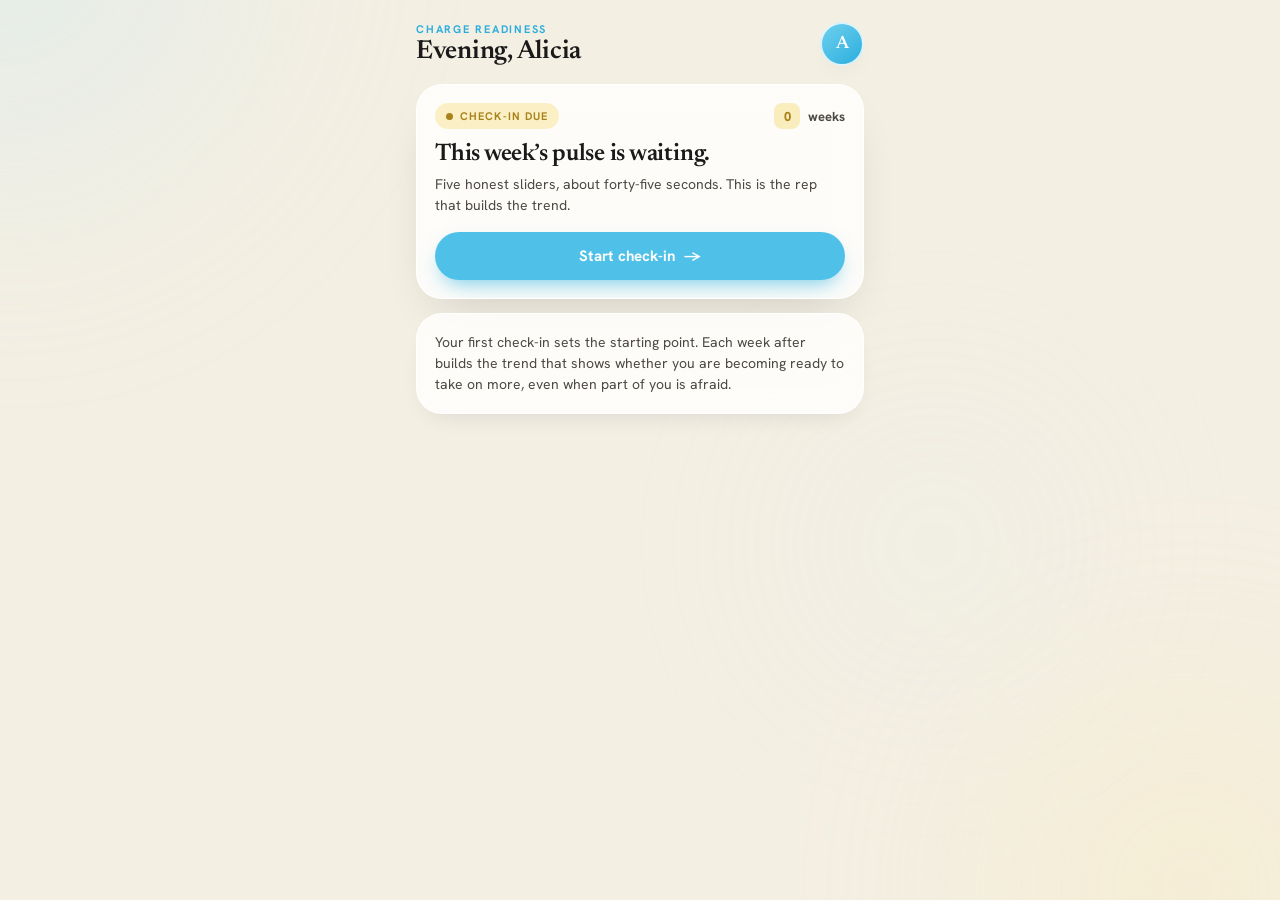
==== alicia/index.html @ 02ad3f50 "Add /alicia client charge-readiness survey Self-contained weekly survey page at /alicia (Charge Read" ====
<!DOCTYPE html>
<html lang="en">
<head>
<meta charset="UTF-8" />
<meta name="viewport" content="width=device-width, initial-scale=1.0, viewport-fit=cover" />
<meta name="robots" content="noindex, nofollow" />
<title>Charge Readiness · Alicia</title>
<link rel="preconnect" href="https://fonts.googleapis.com" />
<link rel="preconnect" href="https://fonts.gstatic.com" crossorigin />
<link href="https://fonts.googleapis.com/css2?family=Newsreader:ital,opsz,wght@0,6..72,400;0,6..72,500;0,6..72,600;0,6..72,700&family=Hanken+Grotesk:wght@400;500;600;700;800&display=swap" rel="stylesheet" />
<style>
:root{
  --cream:#F4EFE3;--ink:#1A1A1A;--ink-soft:#4C4843;--ink-faint:#8A857B;
  --blue:#4FC1E9;--blue-deep:#2BAEDE;--green:#3BB98C;
  --glass-bg:rgba(255,255,255,0.82);--glass-border:rgba(255,255,255,0.85);--glass-blur:14px;
  --radius:26px;--display:'Newsreader',Georgia,serif;--body:'Hanken Grotesk',system-ui,sans-serif;
  --shadow:0 22px 50px -22px rgba(26,26,26,0.20);--shadow-soft:0 10px 26px -14px rgba(26,26,26,0.16);
}
*{margin:0;padding:0;box-sizing:border-box;-webkit-tap-highlight-color:transparent;}
html,body{height:100%;}
body{font-family:var(--body);color:var(--ink);background:var(--cream);overflow-x:hidden;min-height:100vh;position:relative;-webkit-font-smoothing:antialiased;text-rendering:optimizeLegibility;}
.ambient{position:fixed;inset:0;z-index:0;overflow:hidden;pointer-events:none;}
.blob{position:absolute;border-radius:50%;filter:blur(110px);opacity:0.5;}
.blob.b1{width:40vmax;height:40vmax;background:radial-gradient(circle at 30% 30%,#BFE9F7,transparent 72%);top:-18vmax;left:-14vmax;opacity:0.42;}
.blob.b2{width:38vmax;height:38vmax;background:radial-gradient(circle at 50% 50%,#FBE9A8,transparent 72%);bottom:-18vmax;right:-12vmax;opacity:0.45;}
.blob.b3{width:26vmax;height:26vmax;background:radial-gradient(circle at 50% 50%,#D8F2FB,transparent 72%);top:42%;right:14%;opacity:0.24;}
.app{position:relative;z-index:1;max-width:480px;margin:0 auto;padding:22px 16px 40px;min-height:100vh;}
.app-head{display:flex;align-items:center;justify-content:space-between;margin-bottom:18px;gap:16px;}
.greet{min-width:0;}
.greet .kick{font-weight:700;font-size:11px;letter-spacing:0.16em;text-transform:uppercase;color:var(--blue-deep);margin-bottom:3px;}
.greet h1{font-family:var(--display);font-weight:600;font-size:26px;line-height:1.05;letter-spacing:-0.01em;}
.avatar{width:44px;height:44px;border-radius:50%;flex:0 0 auto;background:linear-gradient(140deg,#6FD0EE,#2BAEDE);color:#fff;display:flex;align-items:center;justify-content:center;font-family:var(--display);font-weight:600;font-size:18px;box-shadow:var(--shadow-soft);border:2px solid rgba(255,255,255,0.8);}
.stack{display:flex;flex-direction:column;gap:14px;}
.card{background:var(--glass-bg);backdrop-filter:blur(var(--glass-blur)) saturate(150%);-webkit-backdrop-filter:blur(var(--glass-blur)) saturate(150%);border:1px solid var(--glass-border);border-radius:var(--radius);box-shadow:var(--shadow-soft);padding:18px;position:relative;}
.card.feature{box-shadow:var(--shadow);}
.pulse-hero{overflow:hidden;}
.ph-top{display:flex;align-items:center;justify-content:space-between;gap:10px;margin-bottom:12px;flex-wrap:wrap;}
.tag{display:inline-flex;align-items:center;gap:7px;font-weight:700;font-size:11px;letter-spacing:0.1em;text-transform:uppercase;padding:6px 11px;border-radius:99px;}
.tag.due{background:rgba(243,210,78,0.30);color:#A9821B;}
.tag.done{background:rgba(59,185,140,0.18);color:#2A8A66;}
.tag .d{width:7px;height:7px;border-radius:50%;background:currentColor;}
.streak{display:flex;align-items:center;gap:8px;font-weight:700;font-size:13px;color:var(--ink-soft);white-space:nowrap;}
.streak .flame{width:26px;height:26px;border-radius:8px;background:rgba(243,210,78,0.35);display:flex;align-items:center;justify-content:center;color:#A9821B;font-weight:800;font-size:13px;}
.pulse-hero h2{font-family:var(--display);font-weight:600;font-size:24px;line-height:1.12;letter-spacing:-0.01em;margin-bottom:6px;}
.pulse-hero p{font-size:14px;line-height:1.5;color:var(--ink-soft);margin-bottom:16px;}
.btn{font-family:var(--body);font-weight:700;font-size:15px;border:none;cursor:pointer;border-radius:99px;padding:14px 20px;display:inline-flex;align-items:center;gap:9px;justify-content:center;transition:transform .15s ease,box-shadow .25s ease,background .2s;}
.btn-primary{background:var(--blue);color:#fff;box-shadow:0 10px 22px -8px rgba(43,174,222,0.7);}
.btn-primary:hover{background:var(--blue-deep);transform:translateY(-2px);}
.btn-ghost{background:rgba(255,255,255,0.6);color:var(--ink);border:1px solid var(--glass-border);}
.btn-ghost:hover{background:#fff;}
.btn.full{width:100%;}
.btn .arrow{transition:transform .2s;}.btn:hover .arrow{transform:translateX(3px);}
.stat-row{display:grid;grid-template-columns:repeat(3,1fr);gap:8px;}
.stat{background:var(--glass-bg);border:1px solid var(--glass-border);border-radius:18px;padding:12px 8px;text-align:center;backdrop-filter:blur(10px);-webkit-backdrop-filter:blur(10px);}
.stat .v{font-family:var(--display);font-weight:600;font-size:22px;line-height:1;white-space:nowrap;}
.stat .v small{font-size:12px;color:var(--ink-faint);}
.stat .l{font-size:11px;font-weight:600;color:var(--ink-faint);margin-top:6px;letter-spacing:0.02em;}
.card-head{display:flex;align-items:center;justify-content:space-between;margin-bottom:14px;}
.card-head .ct{font-weight:700;font-size:13px;letter-spacing:0.06em;text-transform:uppercase;color:var(--ink-faint);}
.trend-now{display:flex;align-items:flex-end;justify-content:space-between;gap:10px;margin-bottom:4px;flex-wrap:wrap;}
.trend-now .big{font-family:var(--display);font-weight:600;font-size:32px;line-height:1;}
.trend-now .big small{font-size:15px;color:var(--ink-faint);}
.delta{font-weight:700;font-size:13px;display:inline-flex;align-items:center;gap:4px;padding:4px 9px;border-radius:99px;}
.delta.up{background:rgba(59,185,140,0.16);color:#2A8A66;}
.delta.down{background:rgba(201,138,30,0.16);color:#A9821B;}
.chart{width:100%;display:block;}
.axis-row{display:flex;justify-content:space-between;font-size:11px;font-weight:600;color:var(--ink-faint);margin-top:8px;padding:0 2px;}
.screen-sub{font-size:14px;color:var(--ink-soft);line-height:1.5;}
.dom-list{display:flex;flex-direction:column;gap:13px;}
.dom{display:grid;grid-template-columns:1fr auto;gap:4px 10px;align-items:center;}
.dom .dn{font-weight:600;font-size:14px;}
.dom .dv{font-family:var(--display);font-weight:600;font-size:15px;color:var(--ink-soft);font-variant-numeric:tabular-nums;}
.dom .track{grid-column:1/3;height:7px;border-radius:99px;background:rgba(26,26,26,0.08);overflow:hidden;}
.dom .track i{display:block;height:100%;border-radius:99px;background:linear-gradient(90deg,var(--blue),var(--blue-deep));}
.checkin-top{display:flex;align-items:center;gap:14px;margin-bottom:8px;}
.icon-btn{width:42px;height:42px;border-radius:50%;border:1px solid var(--glass-border);background:rgba(255,255,255,0.6);cursor:pointer;display:flex;align-items:center;justify-content:center;color:var(--ink);flex:0 0 auto;}
.icon-btn:hover{background:#fff;}
.ci-progress{flex:1;height:7px;border-radius:99px;background:rgba(26,26,26,0.08);overflow:hidden;}
.ci-progress i{display:block;height:100%;border-radius:99px;background:linear-gradient(90deg,var(--blue),var(--blue-deep));transition:width .4s cubic-bezier(.22,1,.36,1);width:0;}
.ci-card{margin-top:18px;}
.slider-q{padding:6px 2px 2px;}
.slider-q .sq-num{font-weight:700;font-size:12px;letter-spacing:0.12em;text-transform:uppercase;color:var(--blue-deep);margin-bottom:10px;}
.slider-q h2{font-family:var(--display);font-weight:600;font-size:28px;line-height:1.12;letter-spacing:-0.02em;margin-bottom:8px;}
.slider-q .sq-help{font-size:14.5px;color:var(--ink-soft);line-height:1.5;margin-bottom:26px;}
.val-display{text-align:center;margin-bottom:6px;}
.val-display .vd-num{font-family:var(--display);font-weight:600;font-size:72px;line-height:1;letter-spacing:-0.03em;}
.val-display .vd-num small{font-size:26px;color:var(--ink-faint);}
.val-display .vd-word{font-weight:700;font-size:14px;color:var(--blue-deep);margin-top:2px;height:18px;}
.range-wrap{padding:10px 4px 4px;}
input[type=range].brange{-webkit-appearance:none;appearance:none;width:100%;height:10px;border-radius:99px;background:linear-gradient(90deg,var(--blue) 0%,var(--blue) var(--pct,50%),rgba(26,26,26,0.10) var(--pct,50%),rgba(26,26,26,0.10) 100%);outline:none;cursor:pointer;}
input[type=range].brange::-webkit-slider-thumb{-webkit-appearance:none;appearance:none;width:34px;height:34px;border-radius:50%;background:#fff;border:3px solid var(--blue);box-shadow:0 6px 16px -4px rgba(43,174,222,0.7);cursor:grab;}
input[type=range].brange::-moz-range-thumb{width:34px;height:34px;border-radius:50%;background:#fff;border:3px solid var(--blue);box-shadow:0 6px 16px -4px rgba(43,174,222,0.7);cursor:grab;}
.range-ends{display:flex;justify-content:space-between;font-size:12px;font-weight:600;color:var(--ink-faint);margin-top:12px;padding:0 2px;}
.ci-nav{display:flex;gap:12px;margin-top:30px;}
.ci-nav .btn{flex:1;}
.ci-done{text-align:center;padding:10px 4px;}
.ci-done .check{width:74px;height:74px;border-radius:50%;background:var(--green);display:flex;align-items:center;justify-content:center;margin:6px auto 22px;box-shadow:0 14px 30px -10px rgba(59,185,140,0.7);}
.ci-done h2{font-family:var(--display);font-weight:600;font-size:32px;letter-spacing:-0.02em;margin-bottom:10px;}
.ci-done p{font-size:15px;line-height:1.55;color:var(--ink-soft);margin-bottom:6px;}
.ci-done .pulse-num{font-family:var(--display);font-weight:600;font-size:20px;color:var(--ink);}
.screen{animation:rise .45s cubic-bezier(.22,1,.36,1);}
@keyframes rise{from{transform:translateY(12px);opacity:.6;}to{transform:none;opacity:1;}}
@media (max-width:380px){.app{padding:18px 12px 32px;}.greet h1{font-size:24px;}.pulse-hero h2{font-size:22px;}.slider-q h2{font-size:25px;}}
</style>
</head>
<body>
<div class="ambient" aria-hidden="true"><div class="blob b1"></div><div class="blob b2"></div><div class="blob b3"></div></div>
<main class="app" id="app"></main>
<script>
(function(){
  "use strict";
  var CLIENT={name:"Alicia",initial:"A"};
  var SIGNALS=[
    {key:"readiness",label:"Readiness",q:"How ready do you feel to take on the emotional charge of going into an anxious event?",help:"Readiness to enter the harder work, not whether the fear is gone.",lo:"Not ready",hi:"Fully ready"},
    {key:"confidence",label:"Confidence",q:"How confident are you that you could handle what surfaces?",help:"Belief that you can manage the feelings that come up.",lo:"Not at all",hi:"Completely"},
    {key:"courage",label:"Courage",q:"How willing do you feel to turn toward the fear rather than away?",help:"Willingness to approach the hard material instead of avoiding it.",lo:"Want to avoid",hi:"Ready to face it"},
    {key:"strength",label:"Strength",q:"If a big wave hit, how well could you stay with it without collapsing?",help:"Capacity to hold an intense charge in the moment.",lo:"Would collapse",hi:"Could hold it"},
    {key:"resilience",label:"Resilience",q:"When something stirred you up, how fast did you recover?",help:"Speed of recovery after an emotional hit.",lo:"Still carrying it",hi:"Recovered fast"}
  ];
  var STORE="compass_alicia_v1", DAY=864e5;
  var state=load(), view="home", ciIndex=0, answers={};

  function load(){try{var r=JSON.parse(localStorage.getItem(STORE));if(r&&r.entries)return r;}catch(e){}return{entries:[]};}
  function save(){try{localStorage.setItem(STORE,JSON.stringify(state));}catch(e){}}
  function avg(e){var s=0;SIGNALS.forEach(function(m){s+=e[m.key];});return s/SIGNALS.length;}
  function daysSince(ts){return Math.floor((Date.now()-ts)/DAY);}
  function lastEntry(){return state.entries[state.entries.length-1];}
  function isDue(){var l=lastEntry();return !l||daysSince(l.date)>=7;}
  function greeting(){var h=new Date().getHours();return h<12?"Morning":h<18?"Afternoon":"Evening";}
  function wordFor(v){if(v<=2)return"Very low";if(v<=4)return"Low";if(v===5)return"Middling";if(v<=7)return"Good";if(v<=9)return"Strong";return"Peak";}
  function bandNote(v){if(v<=3)return"Stay with safety and grounding this week. No charged work yet.";if(v<=6)return"Build the lowest signal with small reps. Ease toward the edges, no full deconstruction yet.";return"You are ready to approach a charged event, in paced doses.";}

  function lineChart(values){
    var W=320,H=112,padX=8,padTop=14,padBot=14,n=values.length;
    var vmin=Math.min.apply(Math,values),vmax=Math.max.apply(Math,values);
    var min=Math.max(0,Math.floor(vmin)-1),max=Math.min(10,Math.ceil(vmax)+1);
    if(max-min<4){max=Math.min(10,min+4);if(max-min<4)min=Math.max(0,max-4);}
    var x=function(i){return padX+(i/(n-1))*(W-padX*2);};
    var y=function(v){return padTop+(1-(v-min)/(max-min))*(H-padTop-padBot);};
    var pts=values.map(function(v,i){return[x(i),y(v)];});
    var line=pts.map(function(p,i){return(i?"L":"M")+p[0].toFixed(1)+" "+p[1].toFixed(1);}).join(" ");
    var area=line+" L"+x(n-1).toFixed(1)+" "+(H-padBot)+" L"+padX+" "+(H-padBot)+" Z";
    var dots=pts.map(function(p,i){var last=i===n-1;return '<circle cx="'+p[0].toFixed(1)+'" cy="'+p[1].toFixed(1)+'" r="'+(last?5:3)+'" fill="'+(last?"var(--blue-deep)":"#fff")+'" stroke="var(--blue-deep)" stroke-width="2"/>';}).join("");
    return '<svg class="chart" viewBox="0 0 '+W+' '+H+'" preserveAspectRatio="none" style="height:112px">'+
      '<defs><linearGradient id="lgp" x1="0" y1="0" x2="0" y2="1"><stop offset="0" stop-color="var(--blue)" stop-opacity="0.28"/><stop offset="1" stop-color="var(--blue)" stop-opacity="0"/></linearGradient></defs>'+
      '<path d="'+area+'" fill="url(#lgp)"/>'+
      '<path d="'+line+'" fill="none" stroke="var(--blue-deep)" stroke-width="2.5" stroke-linecap="round" stroke-linejoin="round" vector-effect="non-scaling-stroke"/>'+dots+'</svg>';
  }

  function homeHTML(){
    var due=isDue(), l=lastEntry();
    var pulseVals=state.entries.map(avg);
    var now=pulseVals.length?pulseVals[pulseVals.length-1]:0;
    var first=pulseVals.length?pulseVals[0]:0;
    var delta=now-first;
    var h='';
    h+='<header class="app-head"><div class="greet"><div class="kick">Charge Readiness</div><h1>'+greeting()+', '+CLIENT.name+'</h1></div><div class="avatar" aria-hidden="true">'+CLIENT.initial+'</div></header>';
    h+='<div class="stack">';
    h+='<div class="card feature pulse-hero"><div class="ph-top"><span class="tag '+(due?"due":"done")+'"><span class="d"></span>'+(due?"Check-in due":"This week done")+'</span><span class="streak"><span class="flame">'+state.entries.length+'</span>'+(state.entries.length===1?"week":"weeks")+'</span></div>';
    if(due){
      h+='<h2>This week&rsquo;s pulse is waiting.</h2><p>Five honest sliders, about forty-five seconds. This is the rep that builds the trend.</p><button class="btn btn-primary full" data-action="start">Start check-in <span class="arrow">&rarr;</span></button>';
    }else{
      h+='<h2>You&rsquo;re checked in.</h2><p>This week&rsquo;s reading: <strong style="color:var(--ink)">'+now.toFixed(1)+'/10</strong>. Next check-in opens in '+(7-daysSince(l.date))+' days.</p><button class="btn btn-ghost full" data-action="start">Re-take this week</button>';
    }
    h+='</div>';
    if(state.entries.length>0){
      h+='<div class="stat-row"><div class="stat"><div class="v">'+now.toFixed(1)+'<small>/10</small></div><div class="l">Reading now</div></div><div class="stat"><div class="v">'+state.entries.length+'</div><div class="l">Weeks tracked</div></div><div class="stat"><div class="v">'+(delta>=0?"+":"")+delta.toFixed(1)+'</div><div class="l">Since start</div></div></div>';
    }
    if(state.entries.length>=2){
      h+='<div class="card"><div class="card-head"><span class="ct">Readiness trend</span></div><div class="trend-now"><div class="big">'+now.toFixed(1)+'<small>/10</small></div><span class="delta '+(delta>=0?"up":"down")+'">'+(delta>=0?"↑ +":"↓ ")+Math.abs(delta).toFixed(1)+' since W1</span></div>'+lineChart(pulseVals)+'<div class="axis-row"><span>Week 1</span><span>This week</span></div></div>';
    }
    if(l){
      h+='<div class="card"><div class="card-head"><span class="ct">Latest by signal</span></div><div class="dom-list">';
      SIGNALS.forEach(function(m){var v=l[m.key];h+='<div class="dom"><span class="dn">'+m.label+'</span><span class="dv">'+v+'<span style="color:var(--ink-faint);font-size:12px">/10</span></span><span class="track"><i style="width:'+(v*10)+'%"></i></span></div>';});
      h+='</div></div>';
    }
    if(state.entries.length===0){
      h+='<div class="card"><p class="screen-sub">Your first check-in sets the starting point. Each week after builds the trend that shows whether you are becoming ready to take on more, even when part of you is afraid.</p></div>';
    }
    h+='</div>';
    return h;
  }

  function checkinHTML(){
    var total=SIGNALS.length, m=SIGNALS[ciIndex], val=answers[m.key];
    var h='<div class="screen"><div class="checkin-top"><button class="icon-btn" data-action="home" aria-label="Back"><svg viewBox="0 0 24 24" width="20" height="20" fill="none" stroke="currentColor" stroke-width="2.4" stroke-linecap="round" stroke-linejoin="round"><path d="M15 18l-6-6 6-6"/></svg></button><div class="ci-progress"><i style="width:'+((ciIndex/total)*100)+'%"></i></div></div>';
    h+='<div class="card feature ci-card"><div class="slider-q"><div class="sq-num">Signal '+(ciIndex+1)+' of '+total+'</div><h2>'+m.q+'</h2><p class="sq-help">'+m.help+'</p>';
    h+='<div class="val-display"><div class="vd-num" id="ciVal">'+val+'<small>/10</small></div><div class="vd-word" id="ciWord">'+wordFor(val)+'</div></div>';
    h+='<div class="range-wrap"><input type="range" min="0" max="10" step="1" value="'+val+'" class="brange" id="ciRange" style="--pct:'+(val*10)+'%"><div class="range-ends"><span>'+m.lo+'</span><span>'+m.hi+'</span></div></div>';
    h+='<div class="ci-nav">'+(ciIndex>0?'<button class="btn btn-ghost" data-action="prev">Back</button>':'')+'<button class="btn btn-primary" data-action="next">'+(ciIndex===total-1?"Finish":"Next")+' <span class="arrow">&rarr;</span></button></div>';
    h+='</div></div></div>';
    return h;
  }

  function doneHTML(){
    var l=lastEntry(), p=l?avg(l):0;
    return '<div class="screen"><div class="card feature ci-card" style="margin-top:18px"><div class="ci-done"><div class="check"><svg viewBox="0 0 24 24" width="36" height="36" fill="none" stroke="#fff" stroke-width="3" stroke-linecap="round" stroke-linejoin="round"><path d="M20 6L9 17l-5-5"/></svg></div><h2>Logged.</h2><p>This week&rsquo;s reading: <span class="pulse-num">'+p.toFixed(1)+'/10</span></p><p style="margin-bottom:24px">'+bandNote(p)+'</p><button class="btn btn-primary full" data-action="home">Back to home</button></div></div></div>';
  }

  function render(){
    var root=document.getElementById("app");
    if(view==="checkin"){root.innerHTML=checkinHTML();wireRange();}
    else if(view==="done"){root.innerHTML=doneHTML();}
    else{root.innerHTML=homeHTML();}
    window.scrollTo({top:0});
  }

  function wireRange(){
    var range=document.getElementById("ciRange");
    if(!range)return;
    range.addEventListener("input",function(){
      var v=parseInt(range.value,10), m=SIGNALS[ciIndex];
      answers[m.key]=v;
      range.style.setProperty("--pct",(v*10)+"%");
      document.getElementById("ciVal").innerHTML=v+"<small>/10</small>";
      document.getElementById("ciWord").textContent=wordFor(v);
    });
  }

  function startCheckin(){
    answers={};SIGNALS.forEach(function(m){answers[m.key]=5;});
    ciIndex=0;view="checkin";render();
  }
  function finishCheckin(){
    var entry={date:Date.now()};SIGNALS.forEach(function(m){entry[m.key]=answers[m.key];});
    state.entries.push(entry);if(state.entries.length>12)state.entries=state.entries.slice(-12);
    save();view="done";render();
  }

  document.getElementById("app").addEventListener("click",function(e){
    var el=e.target.closest("[data-action]");if(!el)return;
    var a=el.getAttribute("data-action");
    if(a==="start"){startCheckin();}
    else if(a==="home"){view="home";render();}
    else if(a==="prev"){ciIndex=Math.max(0,ciIndex-1);render();}
    else if(a==="next"){if(ciIndex===SIGNALS.length-1){finishCheckin();}else{ciIndex++;render();}}
  });

  render();
})();
</script>
</body>
</html>
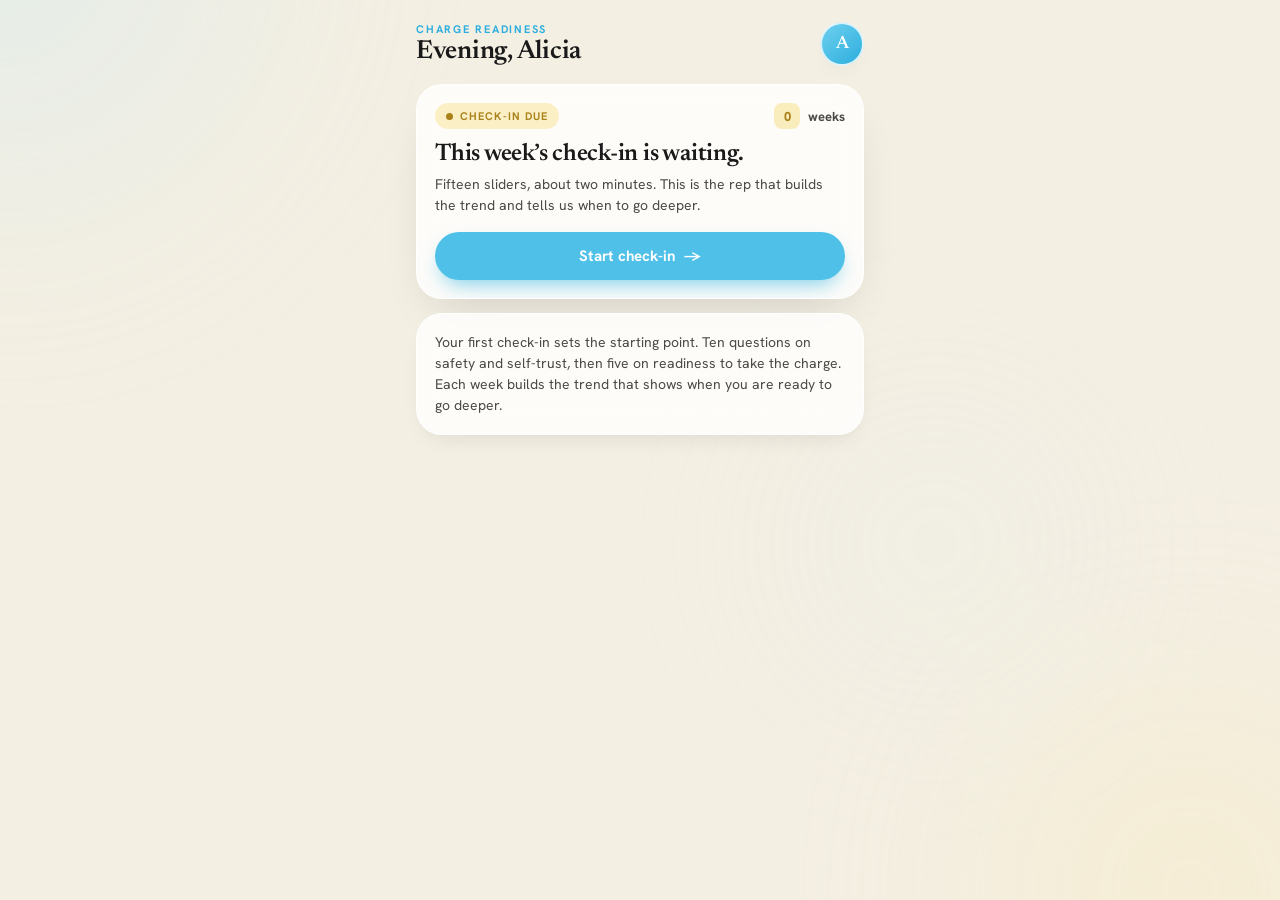
==== commit 45243563: "Expand /alicia survey to 15 items with two-subscale scoring Adds the 10 Safety & Self-Trust items (b" ====
--- a/alicia/index.html
+++ b/alicia/index.html
@@ -11,7 +11,7 @@
 <style>
 :root{
   --cream:#F4EFE3;--ink:#1A1A1A;--ink-soft:#4C4843;--ink-faint:#8A857B;
-  --blue:#4FC1E9;--blue-deep:#2BAEDE;--green:#3BB98C;
+  --blue:#4FC1E9;--blue-deep:#2BAEDE;--green:#3BB98C;--amber:#D99A28;--red:#D6604A;
   --glass-bg:rgba(255,255,255,0.82);--glass-border:rgba(255,255,255,0.85);--glass-blur:14px;
   --radius:26px;--display:'Newsreader',Georgia,serif;--body:'Hanken Grotesk',system-ui,sans-serif;
   --shadow:0 22px 50px -22px rgba(26,26,26,0.20);--shadow-soft:0 10px 26px -14px rgba(26,26,26,0.16);
@@ -66,9 +66,25 @@
 .chart{width:100%;display:block;}
 .axis-row{display:flex;justify-content:space-between;font-size:11px;font-weight:600;color:var(--ink-faint);margin-top:8px;padding:0 2px;}
 .screen-sub{font-size:14px;color:var(--ink-soft);line-height:1.5;}
+.gate{display:inline-flex;align-items:center;gap:8px;font-weight:800;font-size:12.5px;letter-spacing:0.07em;text-transform:uppercase;padding:8px 14px;border-radius:99px;margin-bottom:12px;}
+.gate .d{width:9px;height:9px;border-radius:50%;background:currentColor;}
+.gate.green{background:rgba(59,185,140,0.18);color:#2A8A66;}
+.gate.amber{background:rgba(217,154,40,0.20);color:#A9701B;}
+.gate.red{background:rgba(214,96,74,0.16);color:#B83E29;}
+.gate-note{font-size:14px;line-height:1.5;color:var(--ink-soft);margin-bottom:16px;}
+.sub-row{display:grid;grid-template-columns:1fr auto;gap:5px 10px;align-items:center;margin-top:14px;}
+.sub-row:first-child{margin-top:0;}
+.sub-row .sn{font-weight:700;font-size:14px;}
+.sub-row .sv{font-family:var(--display);font-weight:600;font-size:16px;color:var(--ink-soft);font-variant-numeric:tabular-nums;}
+.sub-row .track{grid-column:1/3;height:8px;border-radius:99px;background:rgba(26,26,26,0.08);overflow:hidden;}
+.sub-row .track i{display:block;height:100%;border-radius:99px;}
+.bar-green{background:linear-gradient(90deg,#5FD3A2,#3BB98C);}
+.bar-amber{background:linear-gradient(90deg,#F0C45A,#D99A28);}
+.bar-red{background:linear-gradient(90deg,#E78A77,#D6604A);}
+.group-label{font-weight:700;font-size:11px;letter-spacing:0.12em;text-transform:uppercase;color:var(--blue-deep);margin:4px 0 12px;}
 .dom-list{display:flex;flex-direction:column;gap:13px;}
 .dom{display:grid;grid-template-columns:1fr auto;gap:4px 10px;align-items:center;}
-.dom .dn{font-weight:600;font-size:14px;}
+.dom .dn{font-weight:600;font-size:13.5px;}
 .dom .dv{font-family:var(--display);font-weight:600;font-size:15px;color:var(--ink-soft);font-variant-numeric:tabular-nums;}
 .dom .track{grid-column:1/3;height:7px;border-radius:99px;background:rgba(26,26,26,0.08);overflow:hidden;}
 .dom .track i{display:block;height:100%;border-radius:99px;background:linear-gradient(90deg,var(--blue),var(--blue-deep));}
@@ -79,19 +95,22 @@
 .ci-progress i{display:block;height:100%;border-radius:99px;background:linear-gradient(90deg,var(--blue),var(--blue-deep));transition:width .4s cubic-bezier(.22,1,.36,1);width:0;}
 .ci-card{margin-top:18px;}
 .slider-q{padding:6px 2px 2px;}
+.slider-q .sq-section{font-weight:700;font-size:11px;letter-spacing:0.14em;text-transform:uppercase;color:var(--ink-faint);margin-bottom:6px;}
 .slider-q .sq-num{font-weight:700;font-size:12px;letter-spacing:0.12em;text-transform:uppercase;color:var(--blue-deep);margin-bottom:10px;}
-.slider-q h2{font-family:var(--display);font-weight:600;font-size:28px;line-height:1.12;letter-spacing:-0.02em;margin-bottom:8px;}
-.slider-q .sq-help{font-size:14.5px;color:var(--ink-soft);line-height:1.5;margin-bottom:26px;}
+.slider-q h2{font-family:var(--display);font-weight:600;font-size:26px;line-height:1.14;letter-spacing:-0.015em;margin-bottom:8px;}
+.slider-q .sq-help{font-size:14.5px;color:var(--ink-soft);line-height:1.5;margin-bottom:24px;}
 .val-display{text-align:center;margin-bottom:6px;}
-.val-display .vd-num{font-family:var(--display);font-weight:600;font-size:72px;line-height:1;letter-spacing:-0.03em;}
-.val-display .vd-num small{font-size:26px;color:var(--ink-faint);}
+.val-display .vd-num{font-family:var(--display);font-weight:600;font-size:66px;line-height:1;letter-spacing:-0.03em;}
+.val-display .vd-num small{font-size:24px;color:var(--ink-faint);}
 .val-display .vd-word{font-weight:700;font-size:14px;color:var(--blue-deep);margin-top:2px;height:18px;}
 .range-wrap{padding:10px 4px 4px;}
 input[type=range].brange{-webkit-appearance:none;appearance:none;width:100%;height:10px;border-radius:99px;background:linear-gradient(90deg,var(--blue) 0%,var(--blue) var(--pct,50%),rgba(26,26,26,0.10) var(--pct,50%),rgba(26,26,26,0.10) 100%);outline:none;cursor:pointer;}
 input[type=range].brange::-webkit-slider-thumb{-webkit-appearance:none;appearance:none;width:34px;height:34px;border-radius:50%;background:#fff;border:3px solid var(--blue);box-shadow:0 6px 16px -4px rgba(43,174,222,0.7);cursor:grab;}
 input[type=range].brange::-moz-range-thumb{width:34px;height:34px;border-radius:50%;background:#fff;border:3px solid var(--blue);box-shadow:0 6px 16px -4px rgba(43,174,222,0.7);cursor:grab;}
-.range-ends{display:flex;justify-content:space-between;font-size:12px;font-weight:600;color:var(--ink-faint);margin-top:12px;padding:0 2px;}
-.ci-nav{display:flex;gap:12px;margin-top:30px;}
+.range-ends{display:flex;justify-content:space-between;font-size:12px;font-weight:600;color:var(--ink-faint);margin-top:12px;padding:0 2px;gap:12px;}
+.range-ends span{max-width:46%;}
+.range-ends span:last-child{text-align:right;}
+.ci-nav{display:flex;gap:12px;margin-top:28px;}
 .ci-nav .btn{flex:1;}
 .ci-done{text-align:center;padding:10px 4px;}
 .ci-done .check{width:74px;height:74px;border-radius:50%;background:var(--green);display:flex;align-items:center;justify-content:center;margin:6px auto 22px;box-shadow:0 14px 30px -10px rgba(59,185,140,0.7);}
@@ -100,7 +119,7 @@
 .ci-done .pulse-num{font-family:var(--display);font-weight:600;font-size:20px;color:var(--ink);}
 .screen{animation:rise .45s cubic-bezier(.22,1,.36,1);}
 @keyframes rise{from{transform:translateY(12px);opacity:.6;}to{transform:none;opacity:1;}}
-@media (max-width:380px){.app{padding:18px 12px 32px;}.greet h1{font-size:24px;}.pulse-hero h2{font-size:22px;}.slider-q h2{font-size:25px;}}
+@media (max-width:380px){.app{padding:18px 12px 32px;}.greet h1{font-size:24px;}.pulse-hero h2{font-size:22px;}.slider-q h2{font-size:23px;}}
 </style>
 </head>
 <body>
@@ -110,25 +129,47 @@
 (function(){
   "use strict";
   var CLIENT={name:"Alicia",initial:"A"};
+  // Two subscales. sub:"safety" = Safety & Self-Trust (10). sub:"charge" = Charge Readiness (5).
   var SIGNALS=[
-    {key:"readiness",label:"Readiness",q:"How ready do you feel to take on the emotional charge of going into an anxious event?",help:"Readiness to enter the harder work, not whether the fear is gone.",lo:"Not ready",hi:"Fully ready"},
-    {key:"confidence",label:"Confidence",q:"How confident are you that you could handle what surfaces?",help:"Belief that you can manage the feelings that come up.",lo:"Not at all",hi:"Completely"},
-    {key:"courage",label:"Courage",q:"How willing do you feel to turn toward the fear rather than away?",help:"Willingness to approach the hard material instead of avoiding it.",lo:"Want to avoid",hi:"Ready to face it"},
-    {key:"strength",label:"Strength",q:"If a big wave hit, how well could you stay with it without collapsing?",help:"Capacity to hold an intense charge in the moment.",lo:"Would collapse",hi:"Could hold it"},
-    {key:"resilience",label:"Resilience",q:"When something stirred you up, how fast did you recover?",help:"Speed of recovery after an emotional hit.",lo:"Still carrying it",hi:"Recovered fast"}
+    {sub:"safety",key:"boundaries",label:"Boundaries",q:"When my son crosses a boundary, I trust myself to respond clearly.",help:"Trusting your own response when a line gets crossed.",lo:"I freeze or react",hi:"I respond clearly"},
+    {sub:"safety",key:"tolerate",label:"Tolerating reactions",q:"When I enforce a consequence, I can tolerate his reaction.",help:"Holding steady through his pushback.",lo:"I cave or crumble",hi:"I hold steady"},
+    {sub:"safety",key:"grounded",label:"Staying grounded",q:"When I feel challenged, mocked, or disrespected, I can stay grounded enough to choose my response.",help:"Staying with yourself instead of getting hijacked.",lo:"I get hijacked",hi:"I stay grounded"},
+    {sub:"safety",key:"action",label:"Protective action",q:"When I feel unsafe, I can identify what physical action or resource would actually help.",help:"Knowing a real, practical step when you feel unsafe.",lo:"I go blank",hi:"I know what helps"},
+    {sub:"safety",key:"discern",label:"Threat vs projection",q:"I can tell the difference between a real threat and an anxiety projection.",help:"Reading whether the danger is real or imagined.",lo:"They blur together",hi:"I can tell apart"},
+    {sub:"safety",key:"protect",label:"Protect, not control",q:"I can protect my son without over-controlling him.",help:"Care that protects without gripping too tight.",lo:"I over-control",hi:"I protect and allow"},
+    {sub:"safety",key:"independence",label:"Allowing independence",q:"I can let my son have age-appropriate independence without feeling like I am losing him.",help:"Letting him grow without it feeling like loss.",lo:"Feels like loss",hi:"I can allow it"},
+    {sub:"safety",key:"values",label:"Values over anxiety",q:"I can feel anxiety and still act according to my values.",help:"Anxiety present, your values still in charge.",lo:"Anxiety runs me",hi:"I act on values"},
+    {sub:"safety",key:"pause",label:"Pausing",q:"I can pause or slow down without feeling like I failed.",help:"Resting or slowing without self-judgment.",lo:"Feels like failure",hi:"I can pause"},
+    {sub:"safety",key:"deeper",label:"Ready to go deeper",q:"I feel ready to touch a small piece of the deeper anxiety without forcing myself.",help:"Willing to approach the deeper material, gently.",lo:"Not ready",hi:"Ready"},
+    {sub:"charge",key:"readiness",label:"Readiness",q:"How ready do you feel to take on the emotional charge of going into an anxious event?",help:"Readiness to enter the harder work, not whether the fear is gone.",lo:"Not ready",hi:"Fully ready"},
+    {sub:"charge",key:"confidence",label:"Confidence",q:"How confident are you that you could handle what surfaces?",help:"Belief that you can manage the feelings that come up.",lo:"Not at all",hi:"Completely"},
+    {sub:"charge",key:"courage",label:"Courage",q:"How willing do you feel to turn toward the fear rather than away?",help:"Willingness to approach the hard material instead of avoiding it.",lo:"Want to avoid",hi:"Ready to face it"},
+    {sub:"charge",key:"strength",label:"Strength",q:"If a big wave hit, how well could you stay with it without collapsing?",help:"Capacity to hold an intense charge in the moment.",lo:"Would collapse",hi:"Could hold it"},
+    {sub:"charge",key:"resilience",label:"Resilience",q:"When something stirred you up, how fast did you recover?",help:"Speed of recovery after an emotional hit.",lo:"Still carrying it",hi:"Recovered fast"}
   ];
-  var STORE="compass_alicia_v1", DAY=864e5;
+  var SUBS={safety:{label:"Safety & Self-Trust",n:10},charge:{label:"Charge Readiness",n:5}};
+  var STORE="compass_alicia_v2", DAY=864e5;
   var state=load(), view="home", ciIndex=0, answers={};
 
   function load(){try{var r=JSON.parse(localStorage.getItem(STORE));if(r&&r.entries)return r;}catch(e){}return{entries:[]};}
   function save(){try{localStorage.setItem(STORE,JSON.stringify(state));}catch(e){}}
-  function avg(e){var s=0;SIGNALS.forEach(function(m){s+=e[m.key];});return s/SIGNALS.length;}
+  function itemsIn(sub){return SIGNALS.filter(function(s){return s.sub===sub;});}
+  function subMean(e,sub){var its=itemsIn(sub),s=0;its.forEach(function(m){s+=e[m.key];});return s/its.length;}
+  function overallOf(e){return (subMean(e,"safety")+subMean(e,"charge"))/2;}
+  function minItem(e){return Math.min.apply(Math,SIGNALS.map(function(m){return e[m.key];}));}
+  function gateOf(e){
+    var safety=subMean(e,"safety"),charge=subMean(e,"charge"),overall=overallOf(e),lo=minItem(e),deeper=e.deeper;
+    if(overall<=3||safety<=3||charge<=3||deeper<=3||lo<=2)return"red";
+    if(safety>=7&&charge>=7&&deeper>=7&&lo>=4)return"green";
+    return"amber";
+  }
+  var GATE={green:{t:"Ready to approach",n:"You can touch a charged event this week, in small paced doses."},amber:{t:"Work the edges",n:"Build the lowest signals with small reps. Ease toward the edges, no full deconstruction yet."},red:{t:"Stabilize first",n:"Stay with safety and grounding this week. No charged work yet."}};
+  function barClass(v){return v<=3?"bar-red":(v<=6?"bar-amber":"bar-green");}
   function daysSince(ts){return Math.floor((Date.now()-ts)/DAY);}
   function lastEntry(){return state.entries[state.entries.length-1];}
   function isDue(){var l=lastEntry();return !l||daysSince(l.date)>=7;}
   function greeting(){var h=new Date().getHours();return h<12?"Morning":h<18?"Afternoon":"Evening";}
   function wordFor(v){if(v<=2)return"Very low";if(v<=4)return"Low";if(v===5)return"Middling";if(v<=7)return"Good";if(v<=9)return"Strong";return"Peak";}
-  function bandNote(v){if(v<=3)return"Stay with safety and grounding this week. No charged work yet.";if(v<=6)return"Build the lowest signal with small reps. Ease toward the edges, no full deconstruction yet.";return"You are ready to approach a charged event, in paced doses.";}
 
   function lineChart(values){
     var W=320,H=112,padX=8,padTop=14,padBot=14,n=values.length;
@@ -141,41 +182,62 @@
     var line=pts.map(function(p,i){return(i?"L":"M")+p[0].toFixed(1)+" "+p[1].toFixed(1);}).join(" ");
     var area=line+" L"+x(n-1).toFixed(1)+" "+(H-padBot)+" L"+padX+" "+(H-padBot)+" Z";
     var dots=pts.map(function(p,i){var last=i===n-1;return '<circle cx="'+p[0].toFixed(1)+'" cy="'+p[1].toFixed(1)+'" r="'+(last?5:3)+'" fill="'+(last?"var(--blue-deep)":"#fff")+'" stroke="var(--blue-deep)" stroke-width="2"/>';}).join("");
-    return '<svg class="chart" viewBox="0 0 '+W+' '+H+'" preserveAspectRatio="none" style="height:112px">'+
-      '<defs><linearGradient id="lgp" x1="0" y1="0" x2="0" y2="1"><stop offset="0" stop-color="var(--blue)" stop-opacity="0.28"/><stop offset="1" stop-color="var(--blue)" stop-opacity="0"/></linearGradient></defs>'+
-      '<path d="'+area+'" fill="url(#lgp)"/>'+
-      '<path d="'+line+'" fill="none" stroke="var(--blue-deep)" stroke-width="2.5" stroke-linecap="round" stroke-linejoin="round" vector-effect="non-scaling-stroke"/>'+dots+'</svg>';
+    return '<svg class="chart" viewBox="0 0 '+W+' '+H+'" preserveAspectRatio="none" style="height:112px"><defs><linearGradient id="lgp" x1="0" y1="0" x2="0" y2="1"><stop offset="0" stop-color="var(--blue)" stop-opacity="0.28"/><stop offset="1" stop-color="var(--blue)" stop-opacity="0"/></linearGradient></defs><path d="'+area+'" fill="url(#lgp)"/><path d="'+line+'" fill="none" stroke="var(--blue-deep)" stroke-width="2.5" stroke-linecap="round" stroke-linejoin="round" vector-effect="non-scaling-stroke"/>'+dots+'</svg>';
+  }
+
+  function subRow(name,v){return '<div class="sub-row"><span class="sn">'+name+'</span><span class="sv">'+v.toFixed(1)+'<span style="color:var(--ink-faint);font-size:12px">/10</span></span><span class="track"><i class="'+barClass(v)+'" style="width:'+(v*10)+'%"></i></span></div>';}
+
+  function gateCard(e){
+    var g=gateOf(e);
+    var h='<div class="card feature"><span class="gate '+g+'"><span class="d"></span>'+GATE[g].t+'</span><p class="gate-note">'+GATE[g].n+'</p>';
+    h+=subRow(SUBS.safety.label,subMean(e,"safety"))+subRow(SUBS.charge.label,subMean(e,"charge"));
+    h+='</div>';
+    return h;
+  }
+
+  function focusCard(e){
+    var sorted=SIGNALS.map(function(m){return{m:m,v:e[m.key]};}).sort(function(a,b){return a.v-b.v;}).slice(0,3);
+    var h='<div class="card"><div class="card-head"><span class="ct">Focus next</span></div><div class="dom-list">';
+    sorted.forEach(function(o){h+='<div class="dom"><span class="dn">'+o.m.label+'</span><span class="dv">'+o.v+'<span style="color:var(--ink-faint);font-size:12px">/10</span></span><span class="track"><i style="width:'+(o.v*10)+'%"></i></span></div>';});
+    h+='</div></div>';
+    return h;
+  }
+
+  function bySignalCard(e){
+    var h='<div class="card"><div class="card-head"><span class="ct">All signals</span></div>';
+    ["safety","charge"].forEach(function(sub){
+      h+='<div class="group-label">'+SUBS[sub].label+'</div><div class="dom-list" style="margin-bottom:16px">';
+      itemsIn(sub).forEach(function(m){var v=e[m.key];h+='<div class="dom"><span class="dn">'+m.label+'</span><span class="dv">'+v+'<span style="color:var(--ink-faint);font-size:12px">/10</span></span><span class="track"><i style="width:'+(v*10)+'%"></i></span></div>';});
+      h+='</div>';
+    });
+    h+='</div>';
+    return h;
   }
 
   function homeHTML(){
     var due=isDue(), l=lastEntry();
-    var pulseVals=state.entries.map(avg);
-    var now=pulseVals.length?pulseVals[pulseVals.length-1]:0;
-    var first=pulseVals.length?pulseVals[0]:0;
-    var delta=now-first;
+    var vals=state.entries.map(overallOf);
+    var now=vals.length?vals[vals.length-1]:0, first=vals.length?vals[0]:0, delta=now-first;
     var h='';
     h+='<header class="app-head"><div class="greet"><div class="kick">Charge Readiness</div><h1>'+greeting()+', '+CLIENT.name+'</h1></div><div class="avatar" aria-hidden="true">'+CLIENT.initial+'</div></header>';
     h+='<div class="stack">';
     h+='<div class="card feature pulse-hero"><div class="ph-top"><span class="tag '+(due?"due":"done")+'"><span class="d"></span>'+(due?"Check-in due":"This week done")+'</span><span class="streak"><span class="flame">'+state.entries.length+'</span>'+(state.entries.length===1?"week":"weeks")+'</span></div>';
     if(due){
-      h+='<h2>This week&rsquo;s pulse is waiting.</h2><p>Five honest sliders, about forty-five seconds. This is the rep that builds the trend.</p><button class="btn btn-primary full" data-action="start">Start check-in <span class="arrow">&rarr;</span></button>';
+      h+='<h2>This week&rsquo;s check-in is waiting.</h2><p>Fifteen sliders, about two minutes. This is the rep that builds the trend and tells us when to go deeper.</p><button class="btn btn-primary full" data-action="start">Start check-in <span class="arrow">&rarr;</span></button>';
     }else{
-      h+='<h2>You&rsquo;re checked in.</h2><p>This week&rsquo;s reading: <strong style="color:var(--ink)">'+now.toFixed(1)+'/10</strong>. Next check-in opens in '+(7-daysSince(l.date))+' days.</p><button class="btn btn-ghost full" data-action="start">Re-take this week</button>';
-    }
-    h+='</div>';
-    if(state.entries.length>0){
-      h+='<div class="stat-row"><div class="stat"><div class="v">'+now.toFixed(1)+'<small>/10</small></div><div class="l">Reading now</div></div><div class="stat"><div class="v">'+state.entries.length+'</div><div class="l">Weeks tracked</div></div><div class="stat"><div class="v">'+(delta>=0?"+":"")+delta.toFixed(1)+'</div><div class="l">Since start</div></div></div>';
+      h+='<h2>You&rsquo;re checked in.</h2><p>This week&rsquo;s overall reading: <strong style="color:var(--ink)">'+now.toFixed(1)+'/10</strong>. Next check-in opens in '+(7-daysSince(l.date))+' days.</p><button class="btn btn-ghost full" data-action="start">Re-take this week</button>';
+    }
+    h+='</div>';
+    if(l){
+      h+='<div class="stat-row"><div class="stat"><div class="v">'+now.toFixed(1)+'<small>/10</small></div><div class="l">Overall</div></div><div class="stat"><div class="v">'+state.entries.length+'</div><div class="l">Weeks tracked</div></div><div class="stat"><div class="v">'+(delta>=0?"+":"")+delta.toFixed(1)+'</div><div class="l">Since start</div></div></div>';
+      h+=gateCard(l);
     }
     if(state.entries.length>=2){
-      h+='<div class="card"><div class="card-head"><span class="ct">Readiness trend</span></div><div class="trend-now"><div class="big">'+now.toFixed(1)+'<small>/10</small></div><span class="delta '+(delta>=0?"up":"down")+'">'+(delta>=0?"↑ +":"↓ ")+Math.abs(delta).toFixed(1)+' since W1</span></div>'+lineChart(pulseVals)+'<div class="axis-row"><span>Week 1</span><span>This week</span></div></div>';
-    }
-    if(l){
-      h+='<div class="card"><div class="card-head"><span class="ct">Latest by signal</span></div><div class="dom-list">';
-      SIGNALS.forEach(function(m){var v=l[m.key];h+='<div class="dom"><span class="dn">'+m.label+'</span><span class="dv">'+v+'<span style="color:var(--ink-faint);font-size:12px">/10</span></span><span class="track"><i style="width:'+(v*10)+'%"></i></span></div>';});
-      h+='</div></div>';
-    }
+      h+='<div class="card"><div class="card-head"><span class="ct">Overall trend</span></div><div class="trend-now"><div class="big">'+now.toFixed(1)+'<small>/10</small></div><span class="delta '+(delta>=0?"up":"down")+'">'+(delta>=0?"↑ +":"↓ ")+Math.abs(delta).toFixed(1)+' since W1</span></div>'+lineChart(vals)+'<div class="axis-row"><span>Week 1</span><span>This week</span></div></div>';
+    }
+    if(l){ h+=focusCard(l)+bySignalCard(l); }
     if(state.entries.length===0){
-      h+='<div class="card"><p class="screen-sub">Your first check-in sets the starting point. Each week after builds the trend that shows whether you are becoming ready to take on more, even when part of you is afraid.</p></div>';
+      h+='<div class="card"><p class="screen-sub">Your first check-in sets the starting point. Ten questions on safety and self-trust, then five on readiness to take the charge. Each week builds the trend that shows when you are ready to go deeper.</p></div>';
     }
     h+='</div>';
     return h;
@@ -184,7 +246,7 @@
   function checkinHTML(){
     var total=SIGNALS.length, m=SIGNALS[ciIndex], val=answers[m.key];
     var h='<div class="screen"><div class="checkin-top"><button class="icon-btn" data-action="home" aria-label="Back"><svg viewBox="0 0 24 24" width="20" height="20" fill="none" stroke="currentColor" stroke-width="2.4" stroke-linecap="round" stroke-linejoin="round"><path d="M15 18l-6-6 6-6"/></svg></button><div class="ci-progress"><i style="width:'+((ciIndex/total)*100)+'%"></i></div></div>';
-    h+='<div class="card feature ci-card"><div class="slider-q"><div class="sq-num">Signal '+(ciIndex+1)+' of '+total+'</div><h2>'+m.q+'</h2><p class="sq-help">'+m.help+'</p>';
+    h+='<div class="card feature ci-card"><div class="slider-q"><div class="sq-section">'+SUBS[m.sub].label+'</div><div class="sq-num">Question '+(ciIndex+1)+' of '+total+'</div><h2>'+m.q+'</h2><p class="sq-help">'+m.help+'</p>';
     h+='<div class="val-display"><div class="vd-num" id="ciVal">'+val+'<small>/10</small></div><div class="vd-word" id="ciWord">'+wordFor(val)+'</div></div>';
     h+='<div class="range-wrap"><input type="range" min="0" max="10" step="1" value="'+val+'" class="brange" id="ciRange" style="--pct:'+(val*10)+'%"><div class="range-ends"><span>'+m.lo+'</span><span>'+m.hi+'</span></div></div>';
     h+='<div class="ci-nav">'+(ciIndex>0?'<button class="btn btn-ghost" data-action="prev">Back</button>':'')+'<button class="btn btn-primary" data-action="next">'+(ciIndex===total-1?"Finish":"Next")+' <span class="arrow">&rarr;</span></button></div>';
@@ -193,8 +255,13 @@
   }
 
   function doneHTML(){
-    var l=lastEntry(), p=l?avg(l):0;
-    return '<div class="screen"><div class="card feature ci-card" style="margin-top:18px"><div class="ci-done"><div class="check"><svg viewBox="0 0 24 24" width="36" height="36" fill="none" stroke="#fff" stroke-width="3" stroke-linecap="round" stroke-linejoin="round"><path d="M20 6L9 17l-5-5"/></svg></div><h2>Logged.</h2><p>This week&rsquo;s reading: <span class="pulse-num">'+p.toFixed(1)+'/10</span></p><p style="margin-bottom:24px">'+bandNote(p)+'</p><button class="btn btn-primary full" data-action="home">Back to home</button></div></div></div>';
+    var l=lastEntry();
+    var h='<div class="screen"><div class="card feature ci-card" style="margin-top:18px"><div class="ci-done"><div class="check"><svg viewBox="0 0 24 24" width="36" height="36" fill="none" stroke="#fff" stroke-width="3" stroke-linecap="round" stroke-linejoin="round"><path d="M20 6L9 17l-5-5"/></svg></div><h2>Logged.</h2><p>Overall reading: <span class="pulse-num">'+overallOf(l).toFixed(1)+'/10</span></p></div>';
+    h+=gateCard(l);
+    h+=focusCard(l);
+    h+='<button class="btn btn-primary full" data-action="home" style="margin-top:14px">Back to home</button>';
+    h+='</div></div>';
+    return h;
   }
 
   function render(){
@@ -204,28 +271,17 @@
     else{root.innerHTML=homeHTML();}
     window.scrollTo({top:0});
   }
-
   function wireRange(){
-    var range=document.getElementById("ciRange");
-    if(!range)return;
+    var range=document.getElementById("ciRange");if(!range)return;
     range.addEventListener("input",function(){
-      var v=parseInt(range.value,10), m=SIGNALS[ciIndex];
-      answers[m.key]=v;
-      range.style.setProperty("--pct",(v*10)+"%");
+      var v=parseInt(range.value,10),m=SIGNALS[ciIndex];
+      answers[m.key]=v;range.style.setProperty("--pct",(v*10)+"%");
       document.getElementById("ciVal").innerHTML=v+"<small>/10</small>";
       document.getElementById("ciWord").textContent=wordFor(v);
     });
   }
-
-  function startCheckin(){
-    answers={};SIGNALS.forEach(function(m){answers[m.key]=5;});
-    ciIndex=0;view="checkin";render();
-  }
-  function finishCheckin(){
-    var entry={date:Date.now()};SIGNALS.forEach(function(m){entry[m.key]=answers[m.key];});
-    state.entries.push(entry);if(state.entries.length>12)state.entries=state.entries.slice(-12);
-    save();view="done";render();
-  }
+  function startCheckin(){answers={};SIGNALS.forEach(function(m){answers[m.key]=5;});ciIndex=0;view="checkin";render();}
+  function finishCheckin(){var entry={date:Date.now()};SIGNALS.forEach(function(m){entry[m.key]=answers[m.key];});state.entries.push(entry);if(state.entries.length>12)state.entries=state.entries.slice(-12);save();view="done";render();}
 
   document.getElementById("app").addEventListener("click",function(e){
     var el=e.target.closest("[data-action]");if(!el)return;
@@ -235,7 +291,6 @@
     else if(a==="prev"){ciIndex=Math.max(0,ciIndex-1);render();}
     else if(a==="next"){if(ciIndex===SIGNALS.length-1){finishCheckin();}else{ciIndex++;render();}}
   });
-
   render();
 })();
 </script>
